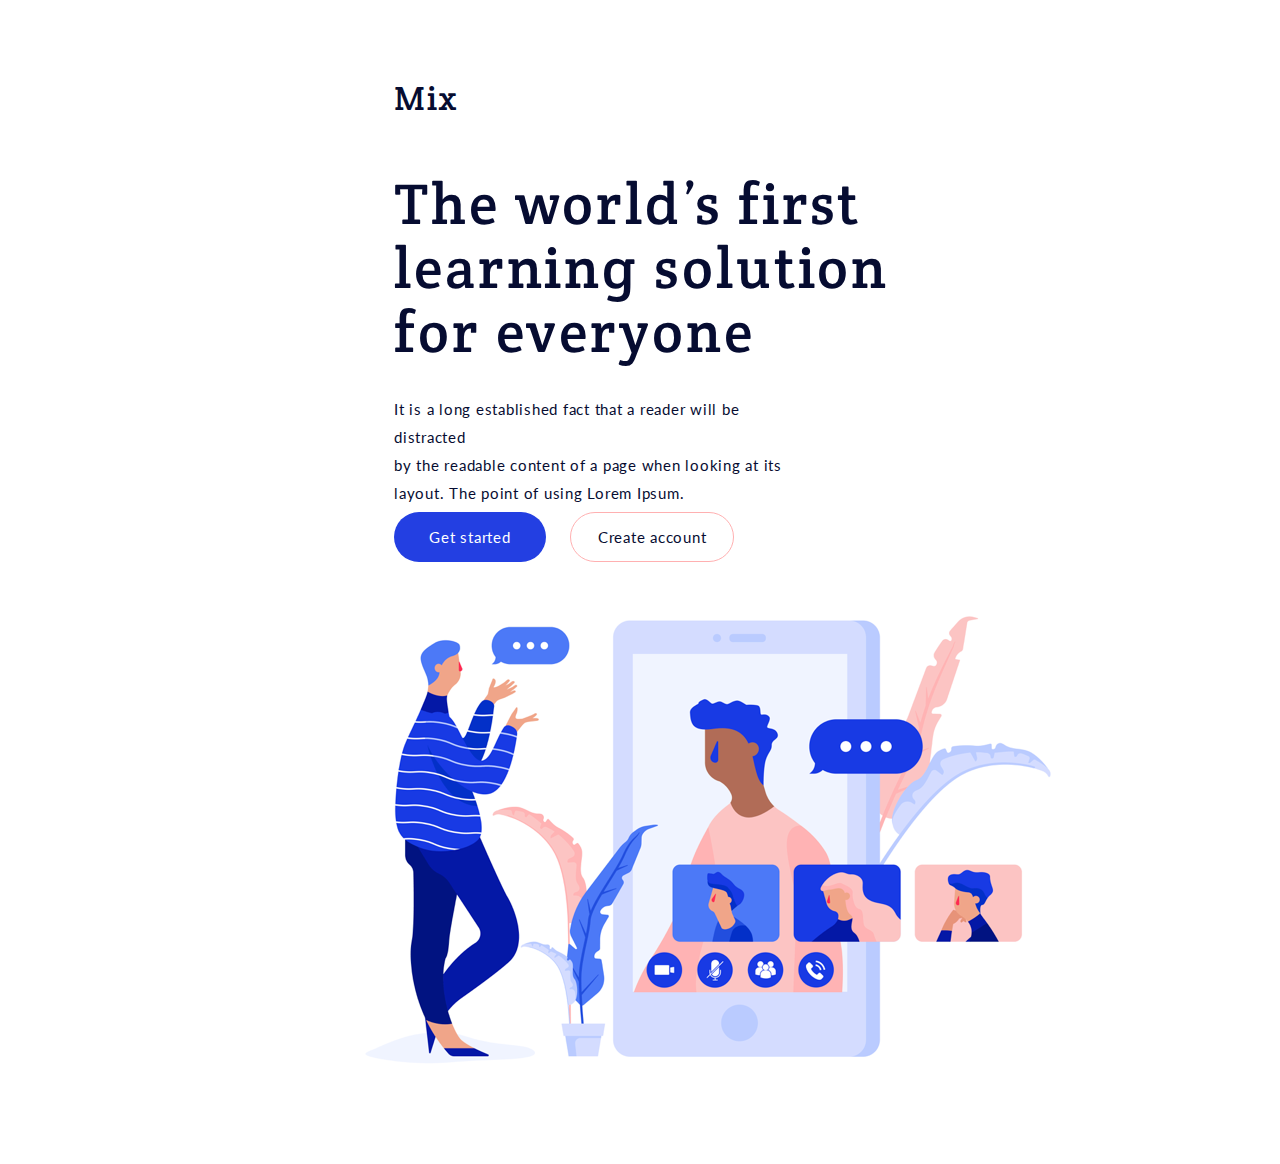
==== tasks/task8/index.html @ 474f2822 "third commit" ====
<!DOCTYPE html>
<html>
<head>
    <meta charset="utf-8" />
    <title>promo page</title>
    <link rel="stylesheet" href="css/style.css" />
    <link href="https://fonts.googleapis.com/css?family=Crete+Round|Lato&display=swap" rel="stylesheet"
</head>
<body>
    <div class="main_content">
        <p class="logo">Mix</p>
        <p class="main_text">
            The world’s first learning solution for everyone
        </p>
        <p class="text">
            It is a long established fact that a reader will be distracted<br>
            by the readable content of a page when looking at its<br>
            layout. The point of using  Lorem Ipsum.
        </p>
        <button class="article_button start">
            Get started
        </button>
        <button class="article_button create">
            Create account
        </button>
        <img src="images/clipart.jpg" class="clipart">
    </div>
</body>
</html>
---- tasks/task8/css/style.css ----
.main_content {
    margin: 60px auto 29px;
    max-width: 492px;
}

.main_content .logo {
    width: 61px;
    height: 24px;
    object-fit: contain;
    font-family: 'Crete Round', serif;
    font-size: 34px;
    font-weight: normal;
    font-stretch: normal;
    font-style: normal;
    line-height: 2.26;
    letter-spacing: 1.7px;
    text-align: left;
    color: #060c31;
}

.main_content .main_text {
    margin: 89px 0 0 0;
    width: 498px;
    height: 186px;
    font-family: 'Crete Round', sans-serif;
    font-size: 58px;
    font-weight: normal;
    font-stretch: normal;
    font-style: normal;
    line-height: 1.1;
    letter-spacing: 2.9px;
    text-align: left;
    color: #060c31;
}

.main_content .text {
    margin: 36px 0 47px 0;
    width: 420px;
    height: 70px;
    font-family: 'Lato', sans-serif;
    font-size: 15px;
    font-weight: normal;
    font-stretch: normal;
    font-style: normal;
    line-height: 1.87;
    letter-spacing: 0.75px;
    text-align: left;
    color: #060c31;
}

.main_content .article_button {
    font-family: 'Lato', sans-serif;
    font-size: 15px;
    display: inline-block;
    border-radius: 25px;
    line-height: 1.87;
    box-shadow: none;
    cursor: pointer;
    outline: none;
    font-weight: normal;
    font-stretch: normal;
    font-style: normal;
    letter-spacing: 0.75px;
}

.main_content .article_button.start {

    color: #fff;
    background-color: #233fe2;
    border: none;
    width: 152px;
    height: 50px;
}


.main_content .article_button.create {
    background-color: #fff;
    width: 164px;
    height: 50px;
    border: solid 1px #ffb0b1;
    color: #060c31;
    margin: 0 0 0 20px;
}

.main_content .clipart {
    width: 717px;
    height: 569px;
    margin: 0 0 0 -29px;
    object-fit: contain;
}
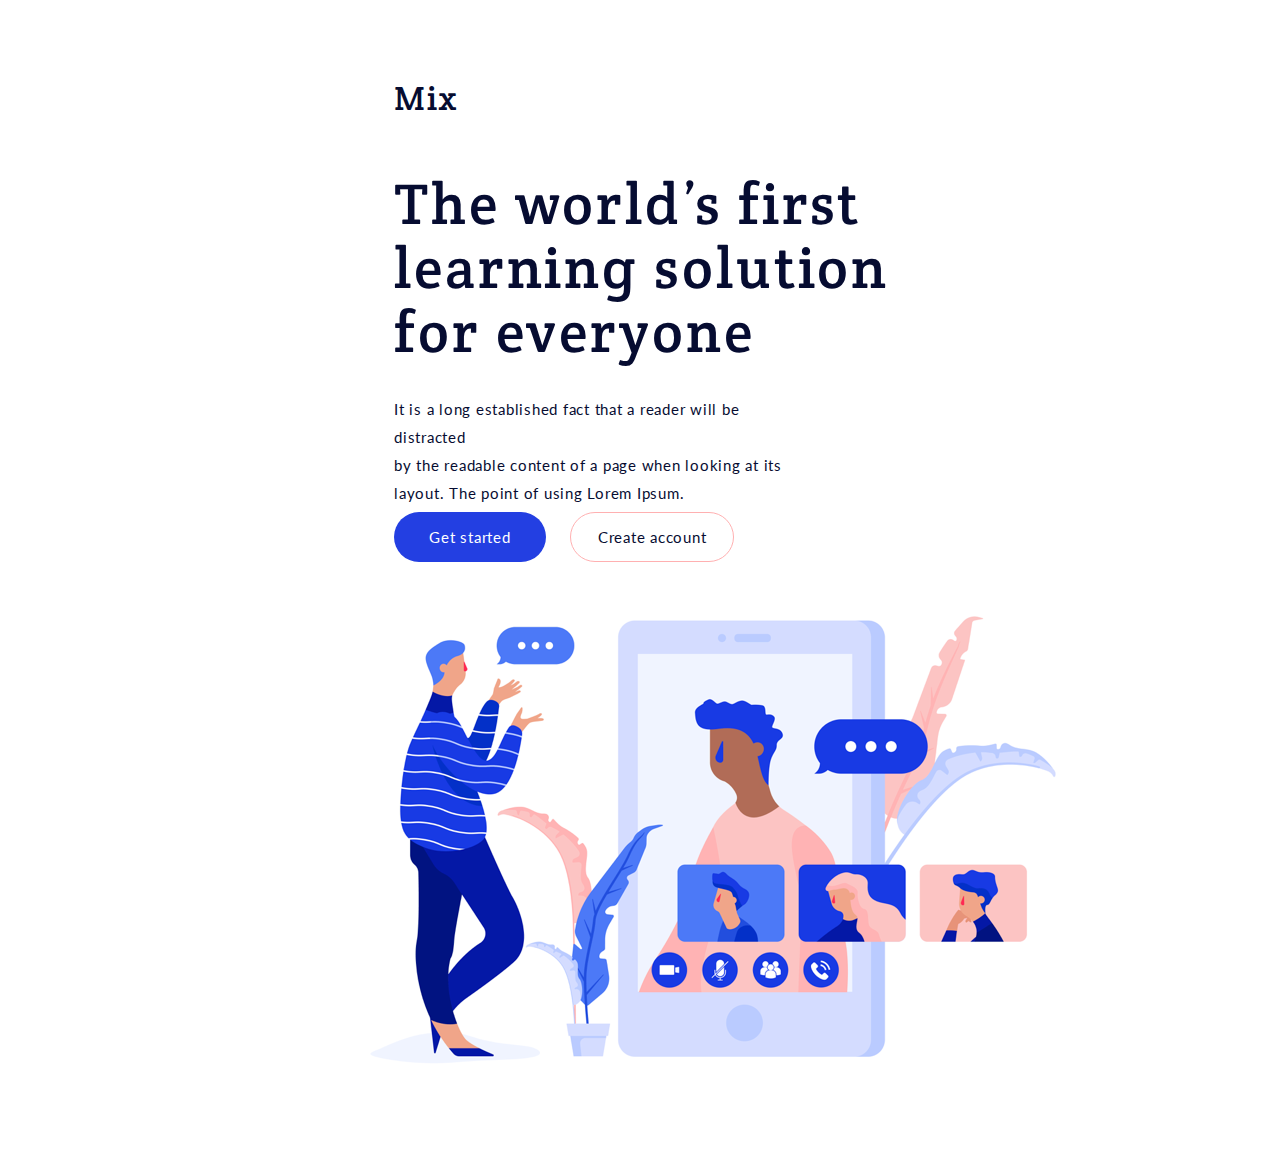
==== commit 4b45be3e: "validate" ====
--- a/tasks/task8/index.html
+++ b/tasks/task8/index.html
@@ -1,10 +1,11 @@
 <!DOCTYPE html>
-<html>
+<html lang="en">
 <head>
-    <meta charset="utf-8" />
+    <meta charset="utf-8"/>
     <title>promo page</title>
-    <link rel="stylesheet" href="css/style.css" />
-    <link href="https://fonts.googleapis.com/css?family=Crete+Round|Lato&display=swap" rel="stylesheet"
+    <link rel="stylesheet" href="css/style.css"/>
+    <link href="https://fonts.googleapis.com/css?family=Crete+Round&display=swap" rel="stylesheet"/>
+    <link href="https://fonts.googleapis.com/css?family=Lato&display=swap" rel="stylesheet"/>
 </head>
 <body>
     <div class="main_content">
@@ -23,7 +24,7 @@
         <button class="article_button create">
             Create account
         </button>
-        <img src="images/clipart.jpg" class="clipart">
+        <img src="images/clipart.jpg" alt="clipart" class="clipart">
     </div>
 </body>
 </html>--- a/tasks/task8/css/style.css
+++ b/tasks/task8/css/style.css
@@ -83,8 +83,9 @@
 }
 
 .main_content .clipart {
-    width: 717px;
+    width: 772px;
     height: 569px;
-    margin: 0 0 0 -29px;
+    margin: 0 0 0 -52px;
     object-fit: contain;
+
 }
